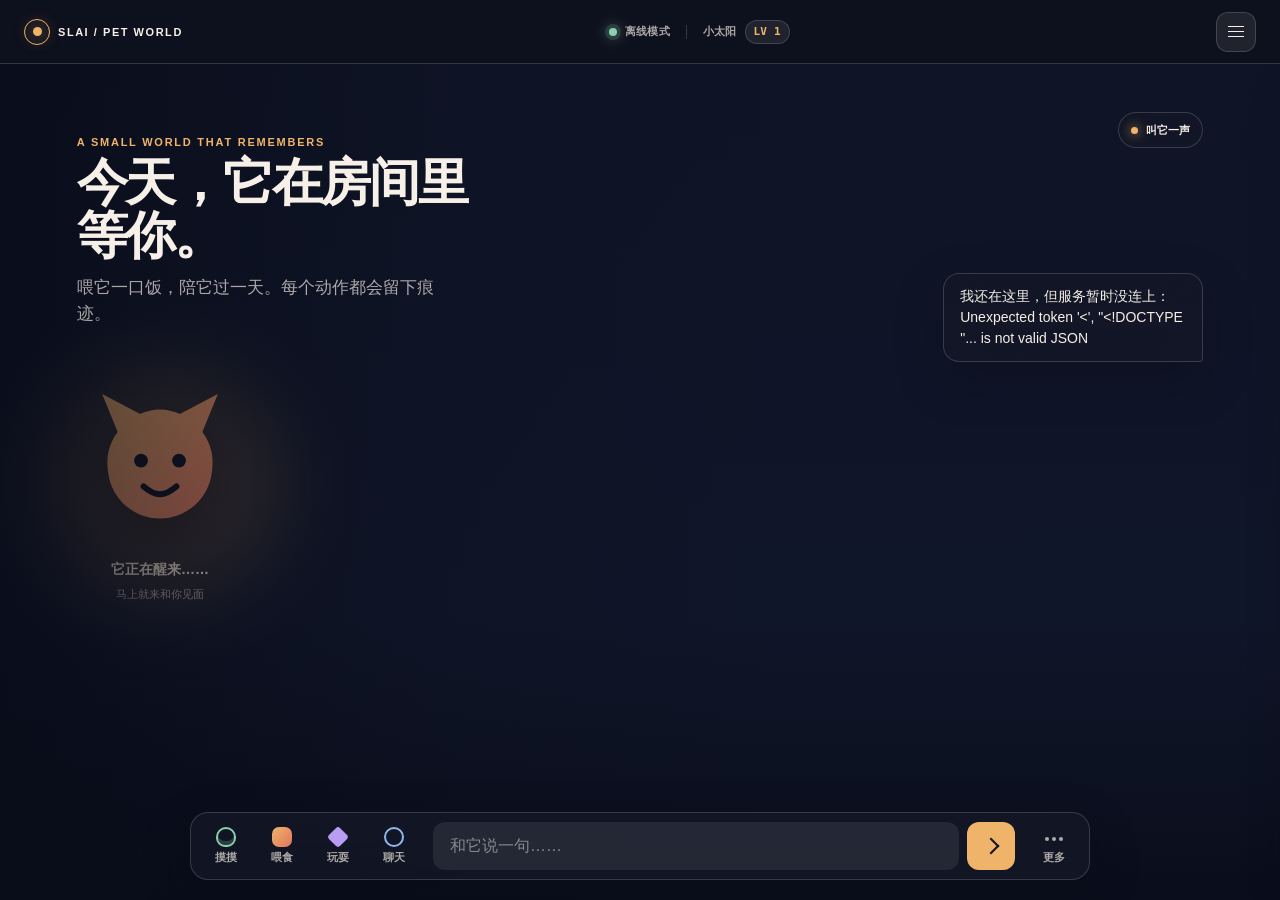
==== pet_demo/index.html @ 52948bbb "feat: publish AI pet runnable project" ====
<!doctype html>
<html lang="zh-CN">
  <head>
    <meta charset="utf-8" />
    <meta name="viewport" content="width=device-width, initial-scale=1" />
    <meta name="description" content="SLAI AI 宠物世界 Demo" />
    <title>SLAI Pet World · AI 宠物世界</title>
    <link rel="stylesheet" href="./styles.css" />
  </head>
  <body>
    <div class="world-shell" id="world-shell" data-drawer-open="false">
      <header class="world-topbar">
        <a class="world-brand" href="/pet-demo/" aria-label="SLAI Pet World 首页">
          <span class="world-brand-mark" aria-hidden="true"><span></span></span>
          <span>SLAI / PET WORLD</span>
        </a>
        <div class="world-status" role="status" aria-live="polite">
          <span class="status-dot" aria-hidden="true"></span>
          <span id="connection-status">连接宠物世界中</span>
          <span class="status-divider" aria-hidden="true"></span>
          <span id="persona-name">小太阳</span>
          <span class="level-pill" id="level-badge">LV 1</span>
        </div>
        <button class="icon-button" id="drawer-button" type="button" aria-controls="control-drawer" aria-expanded="false" aria-label="打开宠物控制抽屉">
          <span class="menu-icon" aria-hidden="true"><i></i><i></i><i></i></span>
        </button>
      </header>

      <main class="world-main">
        <section class="world-stage" id="world-stage" aria-labelledby="world-title">
          <div class="stage-frame" aria-label="原始 Live2D 宠物世界">
            <iframe id="live2d-world" src="about:blank" title="原始 Open-LLM-VTuber 宠物世界" loading="eager"></iframe>
          </div>
          <div class="stage-fallback" id="stage-fallback" aria-hidden="true">
            <div class="fallback-glow"></div>
            <svg viewBox="0 0 220 220" role="img" aria-label="宠物占位形象">
              <defs><linearGradient id="fallback-body" x1="0" y1="0" x2="1" y2="1"><stop offset="0" stop-color="var(--world-accent)" /><stop offset="1" stop-color="var(--world-coral)" /></linearGradient></defs>
              <path d="M61 80 43 36l44 23c15-7 31-7 46 0l44-23-18 44c10 13 14 29 11 47-4 31-30 53-60 53s-56-22-60-53c-3-18 1-34 11-47Z" fill="url(#fallback-body)" />
              <circle cx="88" cy="113" r="8" fill="var(--world-deep)" /><circle cx="132" cy="113" r="8" fill="var(--world-deep)" />
              <path d="M91 143c14 12 24 12 38 0" fill="none" stroke="var(--world-deep)" stroke-width="7" stroke-linecap="round" />
            </svg>
            <strong>它正在醒来……</strong>
            <span>马上就来和你见面</span>
          </div>

          <div class="stage-scrim" aria-hidden="true"></div>
          <div class="stage-caption">
            <p class="world-kicker">A SMALL WORLD THAT REMEMBERS</p>
            <h1 id="world-title">今天，它在房间里等你。</h1>
            <p id="world-subtitle">喂它一口饭，陪它过一天。每个动作都会留下痕迹。</p>
          </div>
          <div class="world-bubble" id="world-bubble" role="status" aria-live="polite">你好，我已经醒啦。</div>
          <div class="action-toast" id="action-toast" aria-live="polite"></div>
          <div class="needs-rail" id="needs-rail" aria-label="宠物当前状态"></div>
          <button class="wake-button" id="wake-button" type="button"><span class="wake-dot" aria-hidden="true"></span>叫它一声</button>
        </section>

        <nav class="action-dock" aria-label="宠物快捷操作">
          <div class="dock-actions">
            <button class="dock-action" data-action="play" type="button" aria-label="摸摸，提升心情和亲密度"><span class="dock-icon icon-touch" aria-hidden="true"></span><span>摸摸</span></button>
            <button class="dock-action" data-action="feed" type="button" aria-label="喂食，降低饥饿"><span class="dock-icon icon-feed" aria-hidden="true"></span><span>喂食</span></button>
            <button class="dock-action" data-action="adventure" type="button" aria-label="玩耍，和宠物一起探索"><span class="dock-icon icon-adventure" aria-hidden="true"></span><span>玩耍</span></button>
            <button class="dock-action" id="chat-focus" type="button" aria-label="聊天，聚焦聊天输入框"><span class="dock-icon icon-chat" aria-hidden="true"></span><span>聊天</span></button>
          </div>
          <form class="dock-chat" id="chat-form">
            <label class="sr-only" for="chat-input">和宠物说一句</label>
            <input id="chat-input" autocomplete="off" placeholder="和它说一句……" />
            <button class="send-button" type="submit" aria-label="发送消息"><span class="send-arrow" aria-hidden="true"></span></button>
          </form>
          <button class="dock-more" id="more-button" type="button" aria-controls="control-drawer" aria-expanded="false"><span class="more-dots" aria-hidden="true"><i></i><i></i><i></i></span><span>更多</span></button>
        </nav>
      </main>

      <div class="drawer-backdrop" id="drawer-backdrop" hidden></div>
      <aside class="control-drawer" id="control-drawer" aria-label="宠物世界控制台" aria-hidden="true">
        <div class="drawer-handle" aria-hidden="true"></div>
        <div class="drawer-heading">
          <div><p class="world-kicker">PET ROOM / CONTROL</p><h2>照顾它的一天</h2></div>
          <button class="icon-button drawer-close" id="drawer-close" type="button" aria-label="关闭控制抽屉"><span class="close-icon" aria-hidden="true"></span></button>
        </div>
        <section class="drawer-section state-section" aria-labelledby="state-title">
          <div class="section-heading"><h3 id="state-title">它现在的状态</h3><strong id="growth-copy">0 XP</strong></div>
          <div class="state-list" id="state-list" aria-live="polite"></div>
          <div class="growth-track" aria-label="成长经验"><span id="growth-bar"></span></div>
        </section>
        <section class="drawer-section" aria-labelledby="action-title">
          <div class="section-heading"><h3 id="action-title">世界动作</h3><span>会写入 SQLite</span></div>
          <div class="drawer-action-grid">
            <button class="drawer-action" data-action="bathe" type="button"><span class="dock-icon icon-bathe" aria-hidden="true"></span><strong>洗澡</strong><small>恢复健康</small></button>
            <button class="drawer-action" data-action="work" type="button"><span class="dock-icon icon-work" aria-hidden="true"></span><strong>打工</strong><small>赚取经验</small></button>
            <button class="drawer-action" data-action="feed" type="button"><span class="dock-icon icon-feed" aria-hidden="true"></span><strong>喂食</strong><small>降低饥饿</small></button>
            <button class="drawer-action" data-action="rest" type="button"><span class="dock-icon icon-rest" aria-hidden="true"></span><strong>休息</strong><small>恢复精力</small></button>
          </div>
        </section>
        <section class="drawer-section" aria-labelledby="skill-title">
          <div class="section-heading"><h3 id="skill-title">它会创作</h3><span>本地文件</span></div>
          <div class="skill-list">
            <button class="skill-row" data-skill="letter" type="button"><span class="skill-icon icon-letter" aria-hidden="true"></span><span><strong>写一封信</strong><small>留下一段给主人看的话</small></span><span class="row-arrow" aria-hidden="true">↗</span></button>
            <button class="skill-row" data-skill="drawing" type="button"><span class="skill-icon icon-drawing" aria-hidden="true"></span><span><strong>画一张画</strong><small>生成一张 SVG 宠物画作</small></span><span class="row-arrow" aria-hidden="true">↗</span></button>
          </div>
          <div class="artifact-result" id="artifact-result" aria-live="polite"></div>
        </section>
        <section class="drawer-section presence-section" aria-labelledby="presence-title">
          <div class="section-heading"><h3 id="presence-title">它会主动回应</h3><span>隐私优先</span></div>
          <p>这里只模拟进入和微笑事件，不上传或保存摄像头画面。</p>
          <div class="presence-actions"><button class="tiny-button" data-event="entered" type="button">我回来了</button><button class="tiny-button" data-event="smile" type="button">我在微笑</button></div>
          <div class="proactive-result" id="proactive-result" aria-live="polite">等待一次感知事件</div>
        </section>
      </aside>
      <div class="sr-only" id="live-announcer" aria-live="polite"></div>
    </div>
    <script src="./app.js" defer></script>
  </body>
</html>
---- pet_demo/styles.css ----
:root {
  --world-ink: #f7f0e8;
  --world-ink-muted: rgba(247, 240, 232, .68);
  --world-deep: #111524;
  --world-deep-soft: #1b2033;
  --world-glass: rgba(20, 24, 38, .82);
  --world-glass-soft: rgba(20, 24, 38, .66);
  --world-line: rgba(255, 255, 255, .16);
  --world-accent: #f0b36a;
  --world-mint: #8bd0ad;
  --world-danger: #ef8f7d;
  --world-blue: #91b9ed;
  --world-purple: #b99cf4;
  --world-coral: #df765e;
  --world-teal: #579c91;
  --world-indigo: #5b7fc9;
  --world-violet: #7b68bd;
  --world-rose: #c96c5d;
  --world-stage-base: #101629;
  --world-topbar: rgba(13, 16, 28, .8);
  --world-scrim: rgba(8, 11, 23, .72);
  --world-scrim-strong: rgba(8, 11, 23, .76);
  --world-surface: rgba(255, 255, 255, .08);
  --world-surface-strong: rgba(255, 255, 255, .13);
  --world-shadow: 0 18px 48px rgba(7, 10, 19, .32);
  --world-focus: rgba(240, 179, 106, .65);
  --world-radius: 18px;
  --dock-height: 76px;
  --drawer-width: min(420px, 92vw);
  --type-label: 11px;
  --type-body: 14px;
  --type-lede: 17px;
  --type-heading: 24px;
  --type-display: clamp(30px, 4vw, 54px);
  --space-1: 4px;
  --space-2: 8px;
  --space-3: 12px;
  --space-4: 16px;
  --space-5: 20px;
  --space-6: 24px;
  --space-8: 32px;
  font-family: ui-rounded, -apple-system, BlinkMacSystemFont, "Segoe UI", sans-serif;
  color: var(--world-ink);
  background: var(--world-deep);
}

* { box-sizing: border-box; }
html, body { width: 100%; height: 100%; margin: 0; overflow: hidden; background: var(--world-deep); }
body { min-width: 320px; }
button, input { font: inherit; }
button, a { -webkit-tap-highlight-color: transparent; }
button { color: inherit; cursor: pointer; }
button:disabled { cursor: wait; opacity: .58; }
button:focus-visible, input:focus-visible { outline: 3px solid var(--world-focus); outline-offset: 3px; }

.world-shell { position: relative; display: grid; width: 100%; height: 100%; grid-template-rows: 64px minmax(0, 1fr); overflow: hidden; background: var(--world-deep); }
.world-topbar { position: relative; z-index: 10; display: flex; align-items: center; justify-content: space-between; gap: var(--space-4); padding: 0 var(--space-6); border-bottom: 1px solid var(--world-line); background: var(--world-topbar); backdrop-filter: blur(18px); }
.world-brand { display: inline-flex; align-items: center; gap: var(--space-2); color: var(--world-ink); font-size: var(--type-label); font-weight: 800; letter-spacing: .14em; text-decoration: none; }
.world-brand-mark { display: grid; width: 26px; height: 26px; place-items: center; border: 1px solid var(--world-accent); border-radius: 50%; }
.world-brand-mark span { width: 9px; height: 9px; border-radius: 50%; background: var(--world-accent); box-shadow: 0 0 18px var(--world-accent); }
.world-status { display: inline-flex; align-items: center; gap: var(--space-2); color: var(--world-ink-muted); font-size: var(--type-label); font-weight: 700; letter-spacing: .02em; }
.status-dot { display: inline-block; width: 8px; height: 8px; border-radius: 50%; background: var(--world-mint); box-shadow: 0 0 0 4px rgba(139, 208, 173, .16), 0 0 16px var(--world-mint); }
.status-divider { width: 1px; height: 14px; margin: 0 var(--space-2); background: var(--world-line); }
.level-pill { display: inline-flex; min-height: 24px; align-items: center; padding: 0 var(--space-2); border: 1px solid var(--world-line); border-radius: 999px; color: var(--world-accent); background: var(--world-surface); font-family: ui-monospace, SFMono-Regular, Menlo, monospace; font-size: var(--type-label); }
.icon-button { display: grid; width: 40px; height: 40px; place-items: center; padding: 0; border: 1px solid var(--world-line); border-radius: 12px; color: var(--world-ink); background: var(--world-surface); transition: background-color 180ms ease-out, border-color 180ms ease-out, transform 180ms ease-out; }
.icon-button:hover { border-color: var(--world-accent); background: var(--world-surface-strong); transform: translateY(-1px); }
.menu-icon, .more-dots { display: grid; gap: 4px; }
.menu-icon i { display: block; width: 16px; height: 1px; background: currentColor; }

.world-main { position: relative; min-height: 0; }
.world-stage { position: relative; height: 100%; min-height: 420px; overflow: hidden; isolation: isolate; background: var(--world-stage-base) url("/bg/ceiling-window-room-night.jpeg") center / cover no-repeat; }
.stage-frame { position: absolute; inset: 0; z-index: 1; overflow: hidden; opacity: 0; transition: opacity 180ms ease-out; }
.world-stage[data-world-ready="true"] .stage-frame { opacity: 1; }
.world-stage[data-fallback="true"] .stage-frame { opacity: 0; }
.stage-frame iframe { position: absolute; top: 0; left: -51.5%; width: 151.5%; height: 100%; border: 0; background: var(--world-stage-base); clip-path: inset(80px 0 0); }
.stage-fallback { position: absolute; z-index: 2; display: none; width: min(320px, 80vw); flex-direction: column; align-items: center; gap: var(--space-2); color: var(--world-ink); text-align: center; }
.world-stage:not([data-world-ready="true"]) .stage-fallback, .world-stage[data-fallback="true"] .stage-fallback { inset: 0; display: flex; justify-content: center; }
.stage-fallback svg { width: 190px; filter: drop-shadow(0 16px 24px rgba(0, 0, 0, .32)); }
.stage-fallback strong { font-size: var(--type-body); }.stage-fallback span { color: var(--world-ink-muted); font-size: var(--type-label); }
.fallback-glow { position: absolute; width: 240px; height: 240px; border-radius: 50%; background: rgba(240, 179, 106, .22); filter: blur(40px); }
.stage-scrim { position: absolute; z-index: 3; inset: 0; pointer-events: none; background: linear-gradient(90deg, rgba(8, 11, 23, .72) 0%, rgba(8, 11, 23, .13) 36%, transparent 62%), linear-gradient(0deg, rgba(8, 11, 23, .76) 0%, transparent 34%, rgba(8, 11, 23, .14) 100%); }
.stage-caption { position: absolute; z-index: 4; top: clamp(28px, 8vh, 84px); left: clamp(24px, 6vw, 92px); max-width: 430px; pointer-events: none; }
.world-kicker { margin: 0 0 var(--space-2); color: var(--world-accent); font-size: var(--type-label); font-weight: 800; letter-spacing: .16em; }
.stage-caption h1 { max-width: 500px; margin: 0 0 var(--space-3); font-size: var(--type-display); line-height: 1.04; letter-spacing: -.045em; }
.stage-caption p:last-child { max-width: 360px; margin: 0; color: var(--world-ink-muted); font-size: var(--type-lede); line-height: 1.55; }
.world-bubble { position: absolute; z-index: 5; right: clamp(24px, 6vw, 92px); top: 25%; max-width: 260px; padding: var(--space-3) var(--space-4); border: 1px solid var(--world-line); border-radius: 16px 16px 4px 16px; color: var(--world-ink); background: var(--world-glass-soft); box-shadow: var(--world-shadow); font-size: var(--type-body); line-height: 1.5; backdrop-filter: blur(18px); transform: translateY(0); transition: opacity 180ms ease-out, transform 180ms ease-out; }
.world-bubble.is-hidden { opacity: 0; transform: translateY(8px); }
.action-toast { position: absolute; z-index: 7; top: 18%; left: 50%; min-width: 150px; padding: var(--space-3) var(--space-4); border: 1px solid rgba(240, 179, 106, .4); border-radius: 999px; color: var(--world-accent); background: var(--world-glass); box-shadow: 0 12px 32px rgba(0, 0, 0, .28); font-size: var(--type-body); font-weight: 800; text-align: center; opacity: 0; pointer-events: none; transform: translate(-50%, -8px); backdrop-filter: blur(16px); }
.action-toast.is-visible { animation: toast-in 1.8s ease-out both; }
.world-stage[data-action]::after { position: absolute; z-index: 4; inset: 26% 34% 26% 34%; border: 1px solid rgba(240, 179, 106, .62); border-radius: 50%; content: ""; pointer-events: none; animation: scene-pulse 420ms ease-out both; }
.needs-rail { position: absolute; z-index: 5; right: clamp(24px, 6vw, 92px); bottom: 96px; display: flex; flex-wrap: wrap; justify-content: flex-end; gap: var(--space-2); max-width: 330px; }
.need-chip { display: inline-flex; align-items: center; gap: 6px; min-height: 28px; padding: 0 var(--space-3); border: 1px solid var(--world-line); border-radius: 999px; color: var(--world-ink-muted); background: var(--world-glass-soft); font-size: var(--type-label); backdrop-filter: blur(14px); }
.need-chip strong { color: var(--world-ink); font-family: ui-monospace, SFMono-Regular, Menlo, monospace; font-size: var(--type-label); }
.need-chip[data-state-level="high"]::before { background: var(--world-mint); }.need-chip[data-state-level="medium"]::before { background: var(--world-blue); }.need-chip[data-state-level="low"]::before { background: var(--world-danger); }
.need-chip::before { width: 6px; height: 6px; border-radius: 50%; background: var(--world-accent); content: ""; }
.wake-button { position: absolute; z-index: 6; right: clamp(24px, 6vw, 92px); top: 48px; display: inline-flex; align-items: center; gap: var(--space-2); min-height: 36px; padding: 0 var(--space-3); border: 1px solid var(--world-line); border-radius: 999px; color: var(--world-ink); background: var(--world-glass-soft); font-size: var(--type-label); font-weight: 800; backdrop-filter: blur(14px); transition: border-color 180ms ease-out, background-color 180ms ease-out, transform 180ms ease-out; }
.wake-button:hover { border-color: var(--world-accent); background: var(--world-glass); transform: translateY(-1px); }.wake-dot { width: 7px; height: 7px; border-radius: 50%; background: var(--world-accent); box-shadow: 0 0 12px var(--world-accent); }

.action-dock { position: absolute; z-index: 12; bottom: 20px; left: 50%; display: grid; width: min(900px, calc(100% - 48px)); grid-template-columns: auto minmax(220px, 1fr) auto; gap: var(--space-3); align-items: center; padding: var(--space-2); border: 1px solid var(--world-line); border-radius: 18px; background: var(--world-glass); box-shadow: var(--world-shadow); backdrop-filter: blur(22px); transform: translateX(-50%); }
.dock-actions { display: flex; gap: 2px; }.dock-action, .dock-more { display: inline-flex; min-width: 54px; flex-direction: column; align-items: center; justify-content: center; gap: 3px; padding: 6px 8px; border: 0; border-radius: 12px; color: var(--world-ink-muted); background: transparent; font-size: var(--type-label); font-weight: 700; transition: background-color 160ms ease-out, color 160ms ease-out, transform 160ms ease-out; }
.dock-action:hover, .dock-more:hover { color: var(--world-ink); background: var(--world-surface-strong); transform: translateY(-2px); }.dock-action.is-busy { color: var(--world-accent); }
.dock-icon { display: block; width: 20px; height: 20px; border-radius: 7px; background: var(--world-surface-strong); }.icon-feed { background: linear-gradient(135deg, var(--world-accent), var(--world-coral)); }.icon-touch { border: 2px solid var(--world-mint); border-radius: 50% 50% 45% 45%; background: transparent; box-shadow: inset 0 -4px 0 rgba(139, 208, 173, .22); }.icon-chat { border: 2px solid var(--world-blue); border-radius: 50%; background: transparent; }.icon-rest { border-radius: 50%; background: var(--world-blue); }.icon-study { background: linear-gradient(135deg, var(--world-mint), var(--world-teal)); }.icon-adventure { border-radius: 4px; background: var(--world-purple); transform: rotate(45deg) scale(.78); }.icon-bathe { background: linear-gradient(135deg, var(--world-blue), var(--world-indigo)); }.icon-work { border-radius: 4px; background: linear-gradient(135deg, var(--world-purple), var(--world-violet)); }
.dock-chat { display: grid; min-width: 0; grid-template-columns: 1fr auto; gap: var(--space-2); }.dock-chat input { width: 100%; min-width: 0; min-height: 48px; padding: 0 var(--space-4); border: 1px solid transparent; border-radius: 12px; color: var(--world-ink); background: var(--world-surface); outline: none; }.dock-chat input::placeholder { color: rgba(247, 240, 232, .48); }.dock-chat input:focus { border-color: var(--world-focus); background: var(--world-surface-strong); }
.send-button { display: grid; width: 48px; min-height: 48px; place-items: center; padding: 0; border: 0; border-radius: 12px; background: var(--world-accent); transition: transform 160ms ease-out, filter 160ms ease-out; }.send-button:hover { filter: brightness(1.08); transform: translateY(-2px); }.send-arrow { width: 12px; height: 12px; border-top: 2px solid var(--world-deep); border-right: 2px solid var(--world-deep); transform: rotate(45deg); }
.more-dots { display: flex; flex-direction: row; gap: 3px; padding: 9px 0 6px; }.more-dots i { width: 4px; height: 4px; border-radius: 50%; background: currentColor; }

.drawer-backdrop { position: fixed; z-index: 18; inset: 64px 0 0; background: rgba(3, 5, 12, .42); backdrop-filter: blur(4px); }.drawer-backdrop[hidden] { display: none; }
.control-drawer { position: fixed; z-index: 20; top: 80px; right: 16px; bottom: 16px; display: flex; width: var(--drawer-width); flex-direction: column; gap: 0; padding: var(--space-6); overflow-y: auto; border: 1px solid var(--world-line); border-radius: var(--world-radius); background: rgba(17, 21, 36, .96); box-shadow: var(--world-shadow); backdrop-filter: blur(28px); transform: translateX(calc(100% + 32px)); transition: transform 220ms ease-out; }
.world-shell[data-drawer-open="true"] .control-drawer { transform: translateX(0); }.drawer-handle { display: none; width: 44px; height: 4px; margin: 0 auto var(--space-4); border-radius: 99px; background: var(--world-line); }.drawer-heading, .section-heading { display: flex; align-items: flex-start; justify-content: space-between; gap: var(--space-4); }.drawer-heading { margin-bottom: var(--space-6); }.drawer-heading h2 { margin: 0; font-size: var(--type-heading); letter-spacing: -.03em; }.drawer-close { flex: 0 0 auto; }.close-icon, .close-icon::after { display: block; width: 16px; height: 1px; background: currentColor; content: ""; }.close-icon { transform: rotate(45deg); }.close-icon::after { transform: rotate(90deg); }
.drawer-section { padding: var(--space-5) 0; border-top: 1px solid var(--world-line); }.drawer-section:first-of-type { border-top: 0; }.section-heading { align-items: baseline; margin-bottom: var(--space-4); }.section-heading h3 { margin: 0; font-size: 16px; }.section-heading > span, .section-heading > strong { color: var(--world-ink-muted); font-family: ui-monospace, SFMono-Regular, Menlo, monospace; font-size: var(--type-label); }
.state-list { display: grid; gap: var(--space-3); }.state-row { display: grid; gap: 5px; }.state-label { display: flex; justify-content: space-between; color: var(--world-ink-muted); font-size: var(--type-label); }.state-value { color: var(--world-ink); font-family: ui-monospace, SFMono-Regular, Menlo, monospace; }.progress { height: 5px; overflow: hidden; border-radius: 99px; background: var(--world-surface); }.progress span { display: block; height: 100%; border-radius: inherit; background: var(--world-mint); transition: width 240ms ease-in-out; }.state-row[data-state-level="medium"] .progress span { background: var(--world-blue); }.state-row[data-state-level="low"] .progress span { background: var(--world-danger); }.state-hunger[data-state-level="low"] .progress span { background: var(--world-mint); }.growth-track { height: 5px; margin-top: var(--space-4); overflow: hidden; border-radius: 99px; background: var(--world-surface); }.growth-track span { display: block; width: 0; height: 100%; border-radius: inherit; background: var(--world-accent); transition: width 240ms ease-in-out; }
.drawer-action-grid { display: grid; grid-template-columns: repeat(4, 1fr); gap: var(--space-2); }.drawer-action { display: grid; min-height: 90px; align-content: center; gap: 5px; padding: var(--space-2); border: 1px solid var(--world-line); border-radius: 12px; color: var(--world-ink); background: var(--world-surface); text-align: left; }.drawer-action:hover { border-color: var(--world-accent); background: var(--world-surface-strong); }.drawer-action .dock-icon { width: 18px; height: 18px; }.drawer-action strong { font-size: var(--type-label); }.drawer-action small { color: var(--world-ink-muted); font-size: 10px; }
.skill-list { display: grid; gap: var(--space-2); }.skill-row { display: grid; width: 100%; grid-template-columns: 30px 1fr auto; gap: var(--space-3); align-items: center; padding: var(--space-3); border: 1px solid var(--world-line); border-radius: 12px; color: var(--world-ink); background: var(--world-surface); text-align: left; }.skill-row:hover { border-color: var(--world-accent); background: var(--world-surface-strong); }.skill-row > span:nth-child(2) { display: grid; gap: 3px; min-width: 0; }.skill-row strong { font-size: var(--type-body); }.skill-row small { color: var(--world-ink-muted); font-size: var(--type-label); word-break: keep-all; }.skill-icon { display: block; width: 26px; height: 26px; border: 1px solid var(--world-line); border-radius: 8px; }.icon-letter { background: linear-gradient(135deg, var(--world-accent), var(--world-rose)); }.icon-drawing { background: linear-gradient(135deg, var(--world-purple), var(--world-blue)); }.row-arrow { color: var(--world-accent); font-size: 18px; }.artifact-result, .proactive-result { min-height: 38px; margin-top: var(--space-3); padding: var(--space-3); border-radius: 10px; color: var(--world-ink-muted); background: var(--world-surface); font-size: var(--type-label); line-height: 1.5; }.artifact-result a { color: var(--world-accent); font-weight: 800; }.presence-section p { margin: 0 0 var(--space-3); color: var(--world-ink-muted); font-size: var(--type-label); line-height: 1.5; }.presence-actions { display: flex; gap: var(--space-2); }.tiny-button { min-height: 32px; padding: 0 var(--space-3); border: 1px solid var(--world-line); border-radius: 8px; color: var(--world-ink-muted); background: var(--world-surface); font-size: var(--type-label); }.tiny-button:hover { border-color: var(--world-accent); color: var(--world-ink); }
.sr-only { position: absolute; width: 1px; height: 1px; padding: 0; overflow: hidden; clip: rect(0, 0, 0, 0); white-space: nowrap; border: 0; }
@keyframes scene-pulse { 0% { opacity: .8; transform: scale(.78); } 100% { opacity: 0; transform: scale(1.12); } }
@keyframes toast-in { 0% { opacity: 0; transform: translate(-50%, -8px); } 18%, 78% { opacity: 1; transform: translate(-50%, 0); } 100% { opacity: 0; transform: translate(-50%, -4px); } }
@media (max-width: 760px) {
  .world-topbar { padding: 0 var(--space-4); }.world-status { gap: 5px; }.status-divider, .world-status #connection-status { display: none; }.world-stage { min-height: 440px; }.stage-frame iframe { left: 0; width: 100%; clip-path: inset(112px 0 0); }.stage-scrim { background: linear-gradient(0deg, var(--world-scrim-strong) 0%, transparent 38%, rgba(8, 11, 23, .12) 100%); }.stage-caption { top: 24px; left: var(--space-4); max-width: 260px; }.stage-caption h1 { font-size: clamp(28px, 9vw, 40px); }.stage-caption p:last-child { font-size: var(--type-body); }.world-bubble { right: var(--space-4); top: 28%; max-width: 220px; }.wake-button { top: 24px; right: var(--space-4); }.needs-rail { right: var(--space-4); bottom: 92px; max-width: 260px; }.action-dock { bottom: 12px; width: calc(100% - 24px); grid-template-columns: auto minmax(0, 1fr) auto; gap: var(--space-2); padding: 6px; }.dock-actions { gap: 0; }.dock-action { min-width: 40px; padding: 5px 4px; font-size: 10px; }.dock-action .dock-icon { width: 17px; height: 17px; }.dock-action:nth-child(n+5) { display: none; }.dock-more { min-width: 42px; padding-inline: 4px; font-size: 10px; }.send-button { width: 42px; min-height: 42px; }.dock-chat input { min-height: 42px; padding-inline: var(--space-3); font-size: var(--type-label); }.control-drawer { top: auto; right: 0; bottom: 0; width: 100%; max-height: min(76vh, 620px); padding: var(--space-4); border-right: 0; border-bottom: 0; border-radius: 18px 18px 0 0; transform: translateY(calc(100% + 24px)); }.world-shell[data-drawer-open="true"] .control-drawer { transform: translateY(0); }.drawer-handle { display: block; }.drawer-heading { margin-bottom: var(--space-3); }.drawer-section { padding: var(--space-4) 0; }.drawer-action-grid { grid-template-columns: repeat(4, 1fr); }.drawer-action { min-height: 76px; }.drawer-backdrop { inset: 64px 0 0; }
}
@media (prefers-reduced-motion: reduce) { *, *::before, *::after { animation-duration: .01ms !important; animation-iteration-count: 1 !important; transition-duration: .01ms !important; scroll-behavior: auto !important; } }
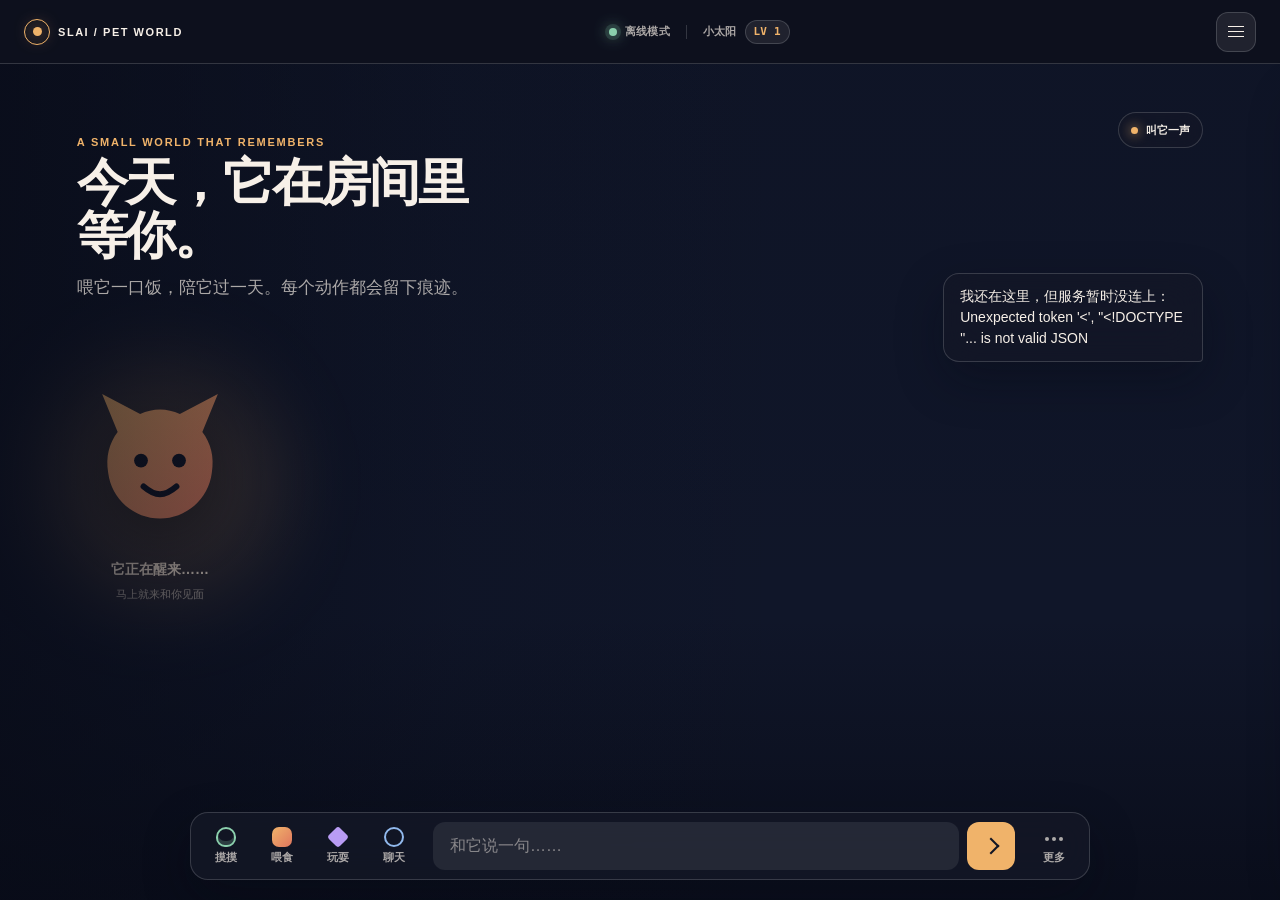
==== commit 743a20d2: "feat: ship runnable Mimo pet demo Repair SenseVoice startup recovery, add the missing Silero VAD dep" ====
--- a/pet_demo/index.html
+++ b/pet_demo/index.html
@@ -46,7 +46,7 @@
           <div class="stage-scrim" aria-hidden="true"></div>
           <div class="stage-caption">
             <p class="world-kicker">A SMALL WORLD THAT REMEMBERS</p>
-            <h1 id="world-title">今天，它在房间里等你。</h1>
+            <h1 id="world-title">今天，它在<span class="cjk-keep">房间里</span>等你。</h1>
             <p id="world-subtitle">喂它一口饭，陪它过一天。每个动作都会留下痕迹。</p>
           </div>
           <div class="world-bubble" id="world-bubble" role="status" aria-live="polite">你好，我已经醒啦。</div>
@@ -90,6 +90,12 @@
             <button class="drawer-action" data-action="work" type="button"><span class="dock-icon icon-work" aria-hidden="true"></span><strong>打工</strong><small>赚取经验</small></button>
             <button class="drawer-action" data-action="feed" type="button"><span class="dock-icon icon-feed" aria-hidden="true"></span><strong>喂食</strong><small>降低饥饿</small></button>
             <button class="drawer-action" data-action="rest" type="button"><span class="dock-icon icon-rest" aria-hidden="true"></span><strong>休息</strong><small>恢复精力</small></button>
+            <button class="drawer-action" data-action="study" type="button"><span class="dock-icon icon-study" aria-hidden="true"></span><strong>学习</strong><small>积累知识</small></button>
+            <button class="drawer-action" data-action="groom" type="button"><span class="dock-icon icon-touch" aria-hidden="true"></span><strong>梳毛</strong><small>恢复健康</small></button>
+            <button class="drawer-action" data-action="sing" type="button"><span class="dock-icon icon-chat" aria-hidden="true"></span><strong>唱歌</strong><small>提升心情</small></button>
+            <button class="drawer-action" data-action="dance" type="button"><span class="dock-icon icon-adventure" aria-hidden="true"></span><strong>跳舞</strong><small>释放活力</small></button>
+            <button class="drawer-action" data-action="explore" type="button"><span class="dock-icon icon-bathe" aria-hidden="true"></span><strong>探索</strong><small>发现新事物</small></button>
+            <button class="drawer-action" data-action="socialize" type="button"><span class="dock-icon icon-work" aria-hidden="true"></span><strong>社交</strong><small>认识新朋友</small></button>
           </div>
         </section>
         <section class="drawer-section" aria-labelledby="skill-title">
@@ -103,6 +109,7 @@
         <section class="drawer-section presence-section" aria-labelledby="presence-title">
           <div class="section-heading"><h3 id="presence-title">它会主动回应</h3><span>隐私优先</span></div>
           <p>这里只模拟进入和微笑事件，不上传或保存摄像头画面。</p>
+          <label class="proactive-toggle"><input id="proactive-toggle" type="checkbox" checked /><span><strong>自动陪伴</strong><small>宠物会偶尔自己搭话</small></span></label>
           <div class="presence-actions"><button class="tiny-button" data-event="entered" type="button">我回来了</button><button class="tiny-button" data-event="smile" type="button">我在微笑</button></div>
           <div class="proactive-result" id="proactive-result" aria-live="polite">等待一次感知事件</div>
         </section>
--- a/pet_demo/styles.css
+++ b/pet_demo/styles.css
@@ -69,6 +69,7 @@
 
 .world-main { position: relative; min-height: 0; }
 .world-stage { position: relative; height: 100%; min-height: 420px; overflow: hidden; isolation: isolate; background: var(--world-stage-base) url("/bg/ceiling-window-room-night.jpeg") center / cover no-repeat; }
+.world-stage[data-static-demo="true"] { background-image: url("../backgrounds/ceiling-window-room-night.jpeg"); }
 .stage-frame { position: absolute; inset: 0; z-index: 1; overflow: hidden; opacity: 0; transition: opacity 180ms ease-out; }
 .world-stage[data-world-ready="true"] .stage-frame { opacity: 1; }
 .world-stage[data-fallback="true"] .stage-frame { opacity: 0; }
@@ -82,7 +83,7 @@
 .stage-caption { position: absolute; z-index: 4; top: clamp(28px, 8vh, 84px); left: clamp(24px, 6vw, 92px); max-width: 430px; pointer-events: none; }
 .world-kicker { margin: 0 0 var(--space-2); color: var(--world-accent); font-size: var(--type-label); font-weight: 800; letter-spacing: .16em; }
 .stage-caption h1 { max-width: 500px; margin: 0 0 var(--space-3); font-size: var(--type-display); line-height: 1.04; letter-spacing: -.045em; }
-.stage-caption p:last-child { max-width: 360px; margin: 0; color: var(--world-ink-muted); font-size: var(--type-lede); line-height: 1.55; }
+.stage-caption p:last-child { max-width: 420px; margin: 0; color: var(--world-ink-muted); font-size: var(--type-lede); line-height: 1.55; }.cjk-keep { white-space: nowrap; }
 .world-bubble { position: absolute; z-index: 5; right: clamp(24px, 6vw, 92px); top: 25%; max-width: 260px; padding: var(--space-3) var(--space-4); border: 1px solid var(--world-line); border-radius: 16px 16px 4px 16px; color: var(--world-ink); background: var(--world-glass-soft); box-shadow: var(--world-shadow); font-size: var(--type-body); line-height: 1.5; backdrop-filter: blur(18px); transform: translateY(0); transition: opacity 180ms ease-out, transform 180ms ease-out; }
 .world-bubble.is-hidden { opacity: 0; transform: translateY(8px); }
 .action-toast { position: absolute; z-index: 7; top: 18%; left: 50%; min-width: 150px; padding: var(--space-3) var(--space-4); border: 1px solid rgba(240, 179, 106, .4); border-radius: 999px; color: var(--world-accent); background: var(--world-glass); box-shadow: 0 12px 32px rgba(0, 0, 0, .28); font-size: var(--type-body); font-weight: 800; text-align: center; opacity: 0; pointer-events: none; transform: translate(-50%, -8px); backdrop-filter: blur(16px); }
@@ -109,12 +110,12 @@
 .world-shell[data-drawer-open="true"] .control-drawer { transform: translateX(0); }.drawer-handle { display: none; width: 44px; height: 4px; margin: 0 auto var(--space-4); border-radius: 99px; background: var(--world-line); }.drawer-heading, .section-heading { display: flex; align-items: flex-start; justify-content: space-between; gap: var(--space-4); }.drawer-heading { margin-bottom: var(--space-6); }.drawer-heading h2 { margin: 0; font-size: var(--type-heading); letter-spacing: -.03em; }.drawer-close { flex: 0 0 auto; }.close-icon, .close-icon::after { display: block; width: 16px; height: 1px; background: currentColor; content: ""; }.close-icon { transform: rotate(45deg); }.close-icon::after { transform: rotate(90deg); }
 .drawer-section { padding: var(--space-5) 0; border-top: 1px solid var(--world-line); }.drawer-section:first-of-type { border-top: 0; }.section-heading { align-items: baseline; margin-bottom: var(--space-4); }.section-heading h3 { margin: 0; font-size: 16px; }.section-heading > span, .section-heading > strong { color: var(--world-ink-muted); font-family: ui-monospace, SFMono-Regular, Menlo, monospace; font-size: var(--type-label); }
 .state-list { display: grid; gap: var(--space-3); }.state-row { display: grid; gap: 5px; }.state-label { display: flex; justify-content: space-between; color: var(--world-ink-muted); font-size: var(--type-label); }.state-value { color: var(--world-ink); font-family: ui-monospace, SFMono-Regular, Menlo, monospace; }.progress { height: 5px; overflow: hidden; border-radius: 99px; background: var(--world-surface); }.progress span { display: block; height: 100%; border-radius: inherit; background: var(--world-mint); transition: width 240ms ease-in-out; }.state-row[data-state-level="medium"] .progress span { background: var(--world-blue); }.state-row[data-state-level="low"] .progress span { background: var(--world-danger); }.state-hunger[data-state-level="low"] .progress span { background: var(--world-mint); }.growth-track { height: 5px; margin-top: var(--space-4); overflow: hidden; border-radius: 99px; background: var(--world-surface); }.growth-track span { display: block; width: 0; height: 100%; border-radius: inherit; background: var(--world-accent); transition: width 240ms ease-in-out; }
-.drawer-action-grid { display: grid; grid-template-columns: repeat(4, 1fr); gap: var(--space-2); }.drawer-action { display: grid; min-height: 90px; align-content: center; gap: 5px; padding: var(--space-2); border: 1px solid var(--world-line); border-radius: 12px; color: var(--world-ink); background: var(--world-surface); text-align: left; }.drawer-action:hover { border-color: var(--world-accent); background: var(--world-surface-strong); }.drawer-action .dock-icon { width: 18px; height: 18px; }.drawer-action strong { font-size: var(--type-label); }.drawer-action small { color: var(--world-ink-muted); font-size: 10px; }
-.skill-list { display: grid; gap: var(--space-2); }.skill-row { display: grid; width: 100%; grid-template-columns: 30px 1fr auto; gap: var(--space-3); align-items: center; padding: var(--space-3); border: 1px solid var(--world-line); border-radius: 12px; color: var(--world-ink); background: var(--world-surface); text-align: left; }.skill-row:hover { border-color: var(--world-accent); background: var(--world-surface-strong); }.skill-row > span:nth-child(2) { display: grid; gap: 3px; min-width: 0; }.skill-row strong { font-size: var(--type-body); }.skill-row small { color: var(--world-ink-muted); font-size: var(--type-label); word-break: keep-all; }.skill-icon { display: block; width: 26px; height: 26px; border: 1px solid var(--world-line); border-radius: 8px; }.icon-letter { background: linear-gradient(135deg, var(--world-accent), var(--world-rose)); }.icon-drawing { background: linear-gradient(135deg, var(--world-purple), var(--world-blue)); }.row-arrow { color: var(--world-accent); font-size: 18px; }.artifact-result, .proactive-result { min-height: 38px; margin-top: var(--space-3); padding: var(--space-3); border-radius: 10px; color: var(--world-ink-muted); background: var(--world-surface); font-size: var(--type-label); line-height: 1.5; }.artifact-result a { color: var(--world-accent); font-weight: 800; }.presence-section p { margin: 0 0 var(--space-3); color: var(--world-ink-muted); font-size: var(--type-label); line-height: 1.5; }.presence-actions { display: flex; gap: var(--space-2); }.tiny-button { min-height: 32px; padding: 0 var(--space-3); border: 1px solid var(--world-line); border-radius: 8px; color: var(--world-ink-muted); background: var(--world-surface); font-size: var(--type-label); }.tiny-button:hover { border-color: var(--world-accent); color: var(--world-ink); }
+.drawer-action-grid { display: grid; grid-template-columns: repeat(3, 1fr); gap: var(--space-2); }.drawer-action { display: grid; min-height: 90px; align-content: center; gap: 5px; padding: var(--space-2); border: 1px solid var(--world-line); border-radius: 12px; color: var(--world-ink); background: var(--world-surface); text-align: left; }.drawer-action:hover { border-color: var(--world-accent); background: var(--world-surface-strong); }.drawer-action .dock-icon { width: 18px; height: 18px; }.drawer-action strong { font-size: var(--type-label); }.drawer-action small { color: var(--world-ink-muted); font-size: 10px; }
+.skill-list { display: grid; gap: var(--space-2); }.skill-row { display: grid; width: 100%; grid-template-columns: 30px 1fr auto; gap: var(--space-3); align-items: center; padding: var(--space-3); border: 1px solid var(--world-line); border-radius: 12px; color: var(--world-ink); background: var(--world-surface); text-align: left; }.skill-row:hover { border-color: var(--world-accent); background: var(--world-surface-strong); }.skill-row > span:nth-child(2) { display: grid; gap: 3px; min-width: 0; }.skill-row strong { font-size: var(--type-body); }.skill-row small { color: var(--world-ink-muted); font-size: var(--type-label); word-break: keep-all; }.skill-icon { display: block; width: 26px; height: 26px; border: 1px solid var(--world-line); border-radius: 8px; }.icon-letter { background: linear-gradient(135deg, var(--world-accent), var(--world-rose)); }.icon-drawing { background: linear-gradient(135deg, var(--world-purple), var(--world-blue)); }.row-arrow { color: var(--world-accent); font-size: 18px; }.artifact-result, .proactive-result { min-height: 38px; margin-top: var(--space-3); padding: var(--space-3); border-radius: 10px; color: var(--world-ink-muted); background: var(--world-surface); font-size: var(--type-label); line-height: 1.5; }.artifact-result:empty { display: none; }.artifact-result a { color: var(--world-accent); font-weight: 800; }.presence-section p { margin: 0 0 var(--space-3); color: var(--world-ink-muted); font-size: var(--type-label); line-height: 1.5; }.presence-actions { display: flex; gap: var(--space-2); }.proactive-toggle { display: flex; gap: var(--space-2); align-items: center; margin: 0 0 var(--space-3); padding: var(--space-3); border: 1px solid var(--world-line); border-radius: 10px; color: var(--world-ink); background: var(--world-surface); cursor: pointer; }.proactive-toggle input { accent-color: var(--world-accent); }.proactive-toggle span { display: grid; gap: 2px; }.proactive-toggle small { color: var(--world-ink-muted); font-size: var(--type-label); }.tiny-button { min-height: 32px; padding: 0 var(--space-3); border: 1px solid var(--world-line); border-radius: 8px; color: var(--world-ink-muted); background: var(--world-surface); font-size: var(--type-label); }.tiny-button:hover { border-color: var(--world-accent); color: var(--world-ink); }
 .sr-only { position: absolute; width: 1px; height: 1px; padding: 0; overflow: hidden; clip: rect(0, 0, 0, 0); white-space: nowrap; border: 0; }
 @keyframes scene-pulse { 0% { opacity: .8; transform: scale(.78); } 100% { opacity: 0; transform: scale(1.12); } }
 @keyframes toast-in { 0% { opacity: 0; transform: translate(-50%, -8px); } 18%, 78% { opacity: 1; transform: translate(-50%, 0); } 100% { opacity: 0; transform: translate(-50%, -4px); } }
 @media (max-width: 760px) {
-  .world-topbar { padding: 0 var(--space-4); }.world-status { gap: 5px; }.status-divider, .world-status #connection-status { display: none; }.world-stage { min-height: 440px; }.stage-frame iframe { left: 0; width: 100%; clip-path: inset(112px 0 0); }.stage-scrim { background: linear-gradient(0deg, var(--world-scrim-strong) 0%, transparent 38%, rgba(8, 11, 23, .12) 100%); }.stage-caption { top: 24px; left: var(--space-4); max-width: 260px; }.stage-caption h1 { font-size: clamp(28px, 9vw, 40px); }.stage-caption p:last-child { font-size: var(--type-body); }.world-bubble { right: var(--space-4); top: 28%; max-width: 220px; }.wake-button { top: 24px; right: var(--space-4); }.needs-rail { right: var(--space-4); bottom: 92px; max-width: 260px; }.action-dock { bottom: 12px; width: calc(100% - 24px); grid-template-columns: auto minmax(0, 1fr) auto; gap: var(--space-2); padding: 6px; }.dock-actions { gap: 0; }.dock-action { min-width: 40px; padding: 5px 4px; font-size: 10px; }.dock-action .dock-icon { width: 17px; height: 17px; }.dock-action:nth-child(n+5) { display: none; }.dock-more { min-width: 42px; padding-inline: 4px; font-size: 10px; }.send-button { width: 42px; min-height: 42px; }.dock-chat input { min-height: 42px; padding-inline: var(--space-3); font-size: var(--type-label); }.control-drawer { top: auto; right: 0; bottom: 0; width: 100%; max-height: min(76vh, 620px); padding: var(--space-4); border-right: 0; border-bottom: 0; border-radius: 18px 18px 0 0; transform: translateY(calc(100% + 24px)); }.world-shell[data-drawer-open="true"] .control-drawer { transform: translateY(0); }.drawer-handle { display: block; }.drawer-heading { margin-bottom: var(--space-3); }.drawer-section { padding: var(--space-4) 0; }.drawer-action-grid { grid-template-columns: repeat(4, 1fr); }.drawer-action { min-height: 76px; }.drawer-backdrop { inset: 64px 0 0; }
+  .world-topbar { padding: 0 var(--space-4); }.world-status { gap: 5px; }.status-divider, .world-status #connection-status { display: none; }.world-stage { min-height: 440px; }.stage-frame iframe { left: 0; width: 100%; clip-path: inset(112px 0 0); }.stage-scrim { background: linear-gradient(0deg, var(--world-scrim-strong) 0%, transparent 38%, rgba(8, 11, 23, .12) 100%); }.stage-caption { top: 24px; left: var(--space-4); max-width: 260px; }.stage-caption h1 { font-size: clamp(28px, 9vw, 40px); }.stage-caption p:last-child { font-size: var(--type-body); }.world-bubble { right: var(--space-4); top: 28%; max-width: 220px; }.wake-button { top: 24px; right: var(--space-4); }.needs-rail { right: var(--space-4); bottom: 92px; max-width: 260px; }.action-dock { bottom: 12px; width: calc(100% - 24px); grid-template-columns: auto minmax(0, 1fr) auto; gap: var(--space-2); padding: 6px; }.dock-actions { gap: 0; }.dock-action { min-width: 40px; padding: 5px 4px; font-size: 10px; }.dock-action .dock-icon { width: 17px; height: 17px; }.dock-action:nth-child(n+5) { display: none; }.dock-more { min-width: 42px; padding-inline: 4px; font-size: 10px; }.send-button { width: 42px; min-height: 42px; }.dock-chat input { min-height: 42px; padding-inline: var(--space-3); font-size: var(--type-label); }.control-drawer { top: auto; right: 0; bottom: 0; width: 100%; max-height: min(76vh, 620px); padding: var(--space-4); border-right: 0; border-bottom: 0; border-radius: 18px 18px 0 0; transform: translateY(calc(100% + 24px)); }.world-shell[data-drawer-open="true"] .control-drawer { transform: translateY(0); }.drawer-handle { display: block; }.drawer-heading { margin-bottom: var(--space-3); }.drawer-section { padding: var(--space-4) 0; }.drawer-action-grid { grid-template-columns: repeat(3, 1fr); }.drawer-action { min-height: 76px; }.drawer-backdrop { inset: 64px 0 0; }
 }
 @media (prefers-reduced-motion: reduce) { *, *::before, *::after { animation-duration: .01ms !important; animation-iteration-count: 1 !important; transition-duration: .01ms !important; scroll-behavior: auto !important; } }
